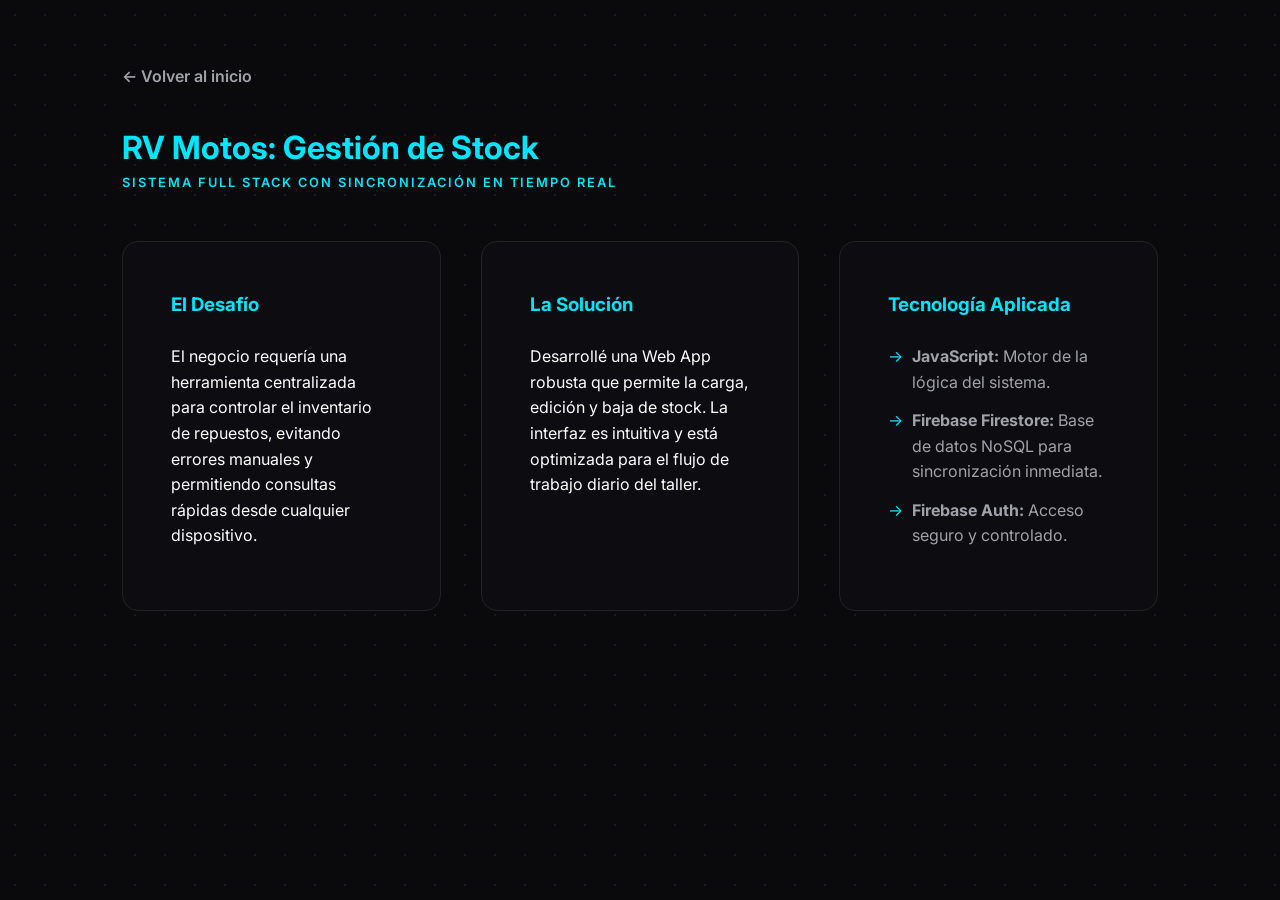
==== proyecto-rv.html @ d2940c64 "Add files via upload" ====
<!DOCTYPE html>
<html lang="es">
<head>
    <meta charset="UTF-8">
    <meta name="viewport" content="width=device-width, initial-scale=1.0">
    <title>Caso de Éxito: RV Motos | Sebastian Rossi</title>
    <link href="https://fonts.googleapis.com/css2?family=Inter:wght@400;700&display=swap" rel="stylesheet">
    <link rel="stylesheet" href="style.css">
</head>
<body class="project-page">
    <div class="container">
        <a href="index.html" class="back-link">← Volver al inicio</a>
        
        <header class="project-header">
            <h1 class="highlight">RV Motos: Gestión de Stock</h1>
            <p class="subtitle">Sistema Full Stack con Sincronización en Tiempo Real</p>
        </header>

        <section class="project-detail-grid">
            <div class="detail-box">
                <h3>El Desafío</h3>
                <p>El negocio requería una herramienta centralizada para controlar el inventario de repuestos, evitando errores manuales y permitiendo consultas rápidas desde cualquier dispositivo.</p>
            </div>
            <div class="detail-box">
                <h3>La Solución</h3>
                <p>Desarrollé una Web App robusta que permite la carga, edición y baja de stock. La interfaz es intuitiva y está optimizada para el flujo de trabajo diario del taller.</p>
            </div>
            <div class="detail-box">
                <h3>Tecnología Aplicada</h3>
                <ul>
                    <li><strong>JavaScript:</strong> Motor de la lógica del sistema.</li>
                    <li><strong>Firebase Firestore:</strong> Base de datos NoSQL para sincronización inmediata.</li>
                    <li><strong>Firebase Auth:</strong> Acceso seguro y controlado.</li>
                </ul>
            </div>
        </section>
    </div>
</body>
</html>
---- style.css ----
/* =========================================
   VARIABLES Y CONFIGURACIÓN BASE
   ========================================= */
:root {
    --bg: #0a0a0c;
    --card: #16161a;
    --accent: #00e5ff;
    --text: #ffffff;
    --text-dim: #a1a1aa;
    --linkedin: #0077b5;
    --github: #333;
    --whatsapp: #25d366;
}

* { margin: 0; padding: 0; box-sizing: border-box; }

body {
    font-family: 'Inter', sans-serif;
    background-color: var(--bg);
    color: var(--text);
    line-height: 1.6;
    background-image: radial-gradient(#1a1a21 1px, transparent 1px);
    background-size: 30px 30px;
}

.container {
    max-width: 1100px;
    margin: 0 auto;
    padding: 0 2rem;
}

/* =========================================
   HERO SECTION
   ========================================= */
.hero {
    padding: 6rem 2rem;
    border-bottom: 1px solid #222;
    margin-bottom: 4rem;
}

.hero-content {
    display: flex;
    align-items: center;
    justify-content: space-between;
    gap: 3rem;
}

.hero h1 { font-size: 3.5rem; letter-spacing: -1px; }
.highlight { color: var(--accent); }
.subtitle { 
    color: var(--accent); 
    font-weight: 600; 
    text-transform: uppercase; 
    letter-spacing: 2px; 
    font-size: 0.8rem; 
}

.hero-desc { color: var(--text-dim); max-width: 600px; margin-top: 1.5rem; font-size: 1.1rem; }

.profile-pic {
    width: 200px;
    height: 200px;
    border-radius: 50%;
    object-fit: cover;
    border: 3px solid var(--card);
    box-shadow: 0 0 25px rgba(0, 229, 255, 0.15);
}

/* =========================================
   DISEÑO VERTICAL (PROYECTOS ARRIBA | HABILIDADES ABAJO)
   ========================================= */
.main-content {
    display: flex;
    flex-direction: column;
    gap: 6rem;
    margin-bottom: 8rem;
}

.section-title {
    margin-bottom: 3rem;
    font-size: 1.8rem;
    border-bottom: 2px solid #222;
    padding-bottom: 1rem;
    color: var(--text);
}

/* CARDS CON EFECTO ZOOM Y BRILLO (HOVER GENERAL) */
.project-card, .skill-card, .detail-box, .cta-footer a {
    transition: all 0.4s cubic-bezier(0.23, 1, 0.32, 1);
    position: relative;
    overflow: hidden;
}

.project-card, .skill-card, .detail-box {
    background: var(--card);
    border: 1px solid #222;
    border-radius: 16px;
}

.project-card:hover, .skill-card:hover, .detail-box:hover {
    border-color: var(--accent);
    transform: scale(1.05) translateY(-10px);
    box-shadow: 0 15px 45px rgba(0, 229, 255, 0.15);
    background: #1c1c23;
}

/* =========================================
   SECCIÓN PROYECTOS 
   ========================================= */
.projects-list {
    display: grid;
    grid-template-columns: repeat(auto-fit, minmax(400px, 1fr));
    gap: 2.5rem;
}

.project-card {
    padding: 2.5rem;
    display: flex;
    flex-direction: column;
    justify-content: space-between;
}

.project-card h3 { color: var(--accent); font-size: 1.5rem; margin-bottom: 1rem; }
.project-card p { color: var(--text-dim); font-size: 1rem; margin-bottom: 1.5rem; }

.tags { display: flex; gap: 0.6rem; flex-wrap: wrap; margin-top: auto; }
.tags span { 
    font-size: 0.75rem; 
    background: #222; 
    padding: 0.3rem 0.8rem; 
    border-radius: 6px; 
    color: var(--text-dim); 
}

.btn-detalles {
    display: inline-block;
    margin-top: 1.5rem;
    color: var(--accent);
    text-decoration: none;
    font-weight: 700;
    font-size: 0.9rem;
    border-bottom: 1px dashed var(--accent);
    width: fit-content;
}

/* =========================================
   SECCIÓN HABILIDADES 
   ========================================= */
.skills-list {
    display: grid;
    grid-template-columns: repeat(auto-fit, minmax(280px, 1fr));
    gap: 1.5rem;
}

.skill-card {
    padding: 1.5rem;
    display: flex;
    align-items: center;
    gap: 1.2rem;
}

.skill-card i { font-size: 1.8rem; color: var(--accent); width: 35px; text-align: center; }

/* =========================================
   FOOTER Y BOTONES DE CONTACTO 
   ========================================= */
footer { padding: 6rem 0; text-align: center; border-top: 1px solid #222; }

.cta-footer { 
    display: flex; 
    justify-content: center; 
    gap: 1.5rem; 
    flex-wrap: wrap; 
    margin-top: 3rem; 
}

.cta-footer a { 
    display: flex;
    align-items: center;
    gap: 0.8rem;
    padding: 1rem 2rem; 
    border-radius: 12px; 
    text-decoration: none; 
    color: #fff; 
    font-weight: 700;
    border: 1px solid transparent;
}

/* Estilos individuales */
.btn-linkedin { background: var(--linkedin); }
.btn-github { background: var(--github); border: 1px solid #444 !important; }
.btn-whatsapp { background: var(--whatsapp); }

/* EFECTO HOVER PARA LOS BOTONES DEL FOOTER */
.cta-footer a:hover {
    transform: scale(1.1) translateY(-5px);
    box-shadow: 0 10px 30px rgba(0, 229, 255, 0.3);
    filter: brightness(1.2);
    border-color: var(--accent);
}

.copy { color: #444; font-size: 0.85rem; margin-top: 3rem; }

/* =========================================
   PÁGINA DE DETALLE 
   ========================================= */
.project-page { padding-top: 4rem; }
.back-link { color: var(--text-dim); text-decoration: none; margin-bottom: 2rem; display: inline-block; font-weight: 600; }
.back-link:hover { color: var(--accent); transform: translateX(-5px); }

.project-detail-grid {
    display: grid;
    grid-template-columns: repeat(auto-fit, minmax(300px, 1fr));
    gap: 2.5rem;
    margin-top: 3rem;
}

.detail-box { padding: 3rem; background: #0d0d11; }
.detail-box h3 { color: var(--accent); margin-bottom: 1.5rem; }
.detail-box li { color: var(--text-dim); margin-bottom: 0.8rem; list-style: none; position: relative; padding-left: 1.5rem; }
.detail-box li::before { content: '→'; position: absolute; left: 0; color: var(--accent); }

/* =========================================
   RESPONSIVE
   ========================================= */
@media (max-width: 900px) {
    .projects-list { grid-template-columns: 1fr; }
    .hero h1 { font-size: 2.8rem; }
    .cta-footer { flex-direction: column; }
}
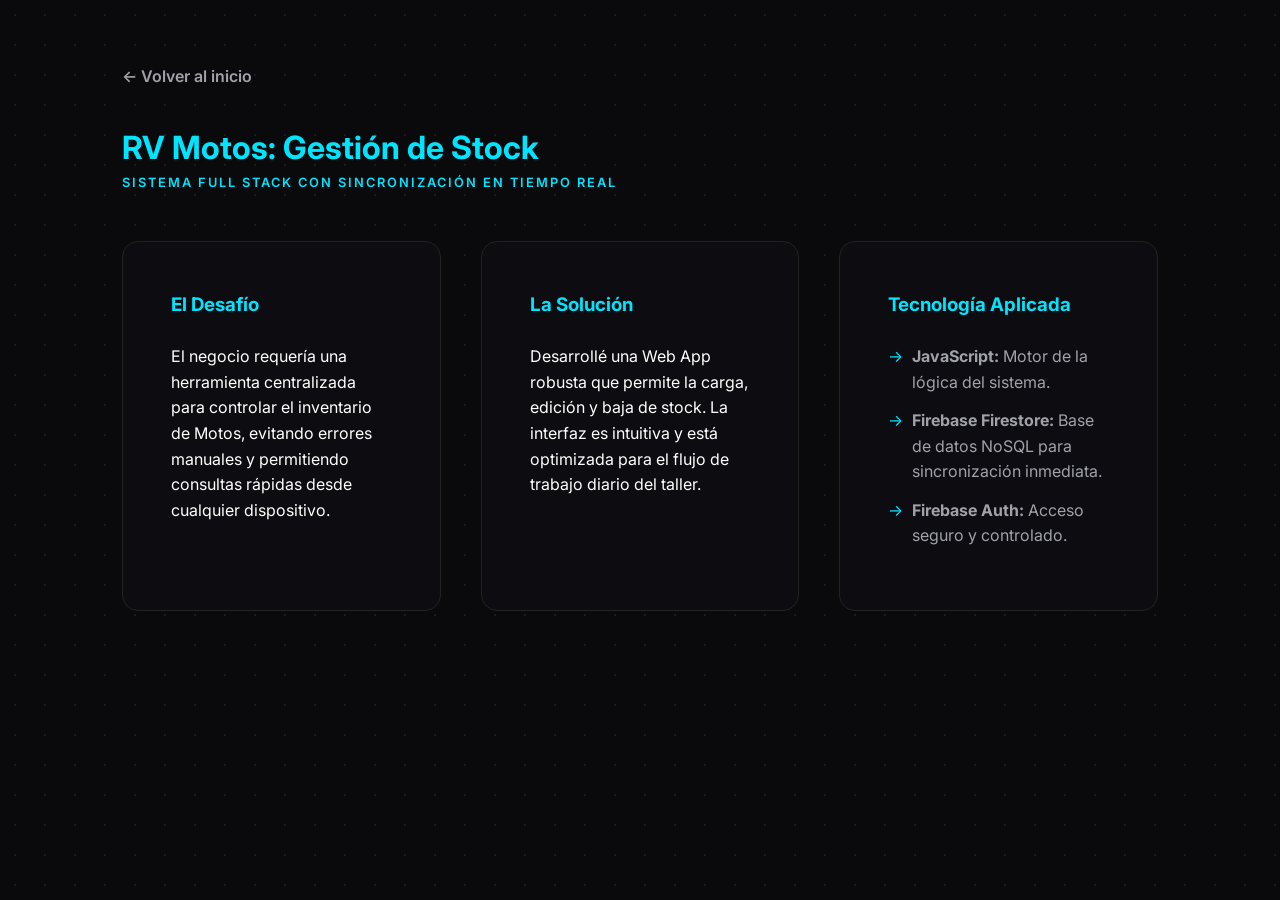
==== commit 0fff68f6: "Add files via upload" ====
--- a/proyecto-rv.html
+++ b/proyecto-rv.html
@@ -19,7 +19,7 @@
         <section class="project-detail-grid">
             <div class="detail-box">
                 <h3>El Desafío</h3>
-                <p>El negocio requería una herramienta centralizada para controlar el inventario de repuestos, evitando errores manuales y permitiendo consultas rápidas desde cualquier dispositivo.</p>
+                <p>El negocio requería una herramienta centralizada para controlar el inventario de Motos, evitando errores manuales y permitiendo consultas rápidas desde cualquier dispositivo.</p>
             </div>
             <div class="detail-box">
                 <h3>La Solución</h3>
